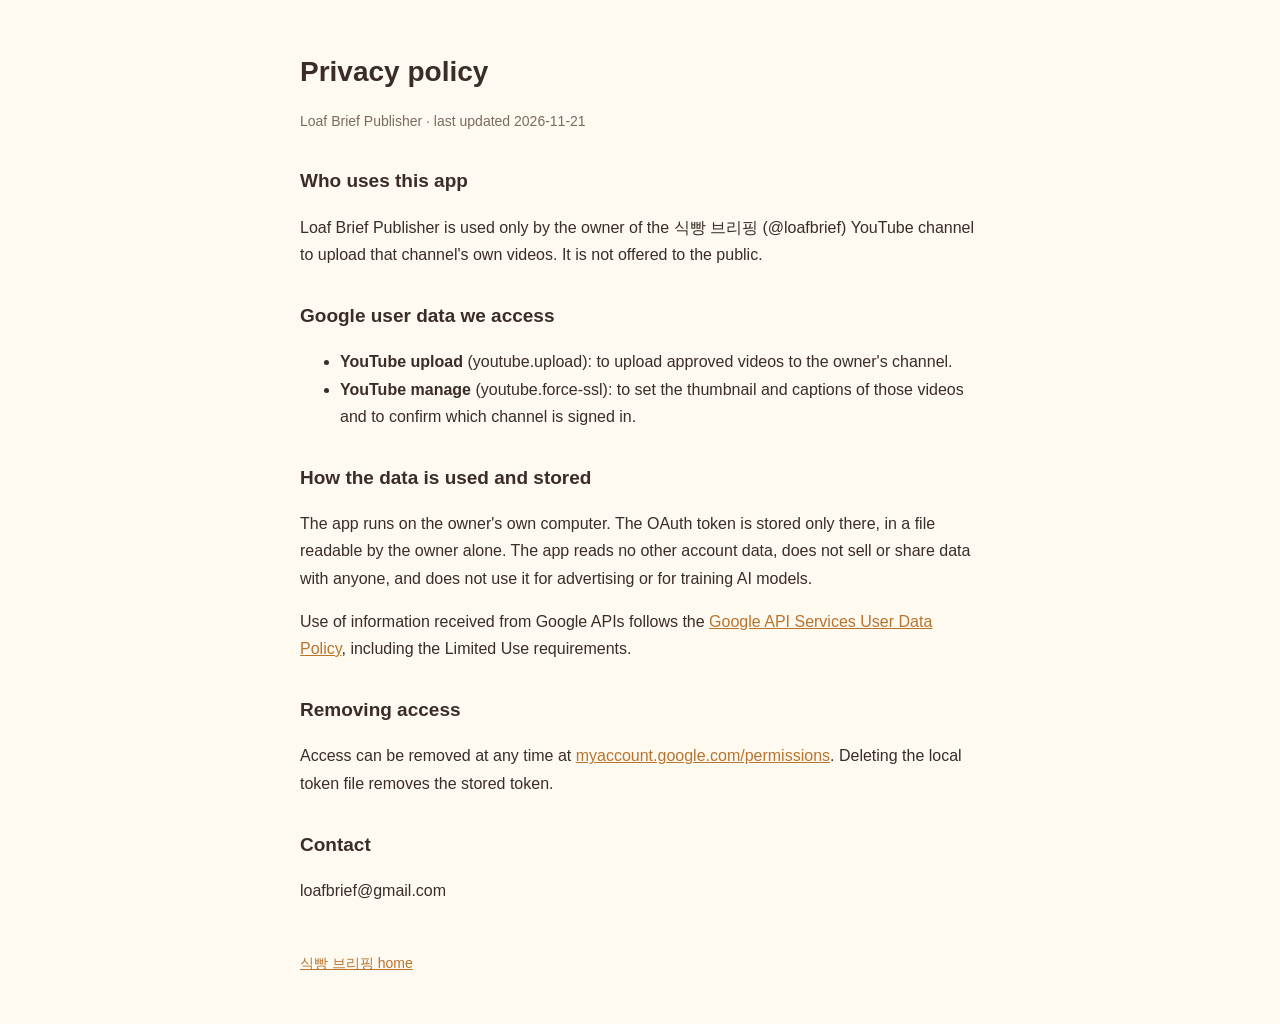
==== privacy.html @ c0f0d739 "Home and privacy pages for Loaf Brief Publisher" ====
<!doctype html><html lang="en"><head><meta charset="utf-8"><meta name="viewport" content="width=device-width,initial-scale=1">
<title>Loaf Brief Privacy Policy</title><link rel="stylesheet" href="style.css"></head><body><main>
<h1>Privacy policy</h1><p class="muted">Loaf Brief Publisher · last updated 2026-11-21</p>
<h2>Who uses this app</h2>
<p>Loaf Brief Publisher is used only by the owner of the 식빵 브리핑 (@loafbrief) YouTube channel to upload that channel's own videos. It is not offered to the public.</p>
<h2>Google user data we access</h2>
<ul><li><b>YouTube upload</b> (youtube.upload): to upload approved videos to the owner's channel.</li>
<li><b>YouTube manage</b> (youtube.force-ssl): to set the thumbnail and captions of those videos and to confirm which channel is signed in.</li></ul>
<h2>How the data is used and stored</h2>
<p>The app runs on the owner's own computer. The OAuth token is stored only there, in a file readable by the owner alone. The app reads no other account data, does not sell or share data with anyone, and does not use it for advertising or for training AI models.</p>
<p>Use of information received from Google APIs follows the <a href="https://developers.google.com/terms/api-services-user-data-policy">Google API Services User Data Policy</a>, including the Limited Use requirements.</p>
<h2>Removing access</h2>
<p>Access can be removed at any time at <a href="https://myaccount.google.com/permissions">myaccount.google.com/permissions</a>. Deleting the local token file removes the stored token.</p>
<h2>Contact</h2><p>loafbrief@gmail.com</p>
<footer><a href="./">식빵 브리핑 home</a></footer>
</main></body></html>
---- style.css ----
:root{--bg:#fffaf0;--fg:#3a2c26;--muted:#7a6a60;--accent:#b8732e;--card:#ffffff}
@media (prefers-color-scheme:dark){:root{--bg:#1d1916;--fg:#f3e9dc;--muted:#b9a897;--accent:#f0b25e;--card:#2a241f}}
body{margin:0;background:var(--bg);color:var(--fg);font:16px/1.7 -apple-system,"Apple SD Gothic Neo","Noto Sans KR",sans-serif}
main{max-width:680px;margin:0 auto;padding:48px max(16px,env(safe-area-inset-left))}
header{display:flex;gap:16px;align-items:center}
header img{width:88px;height:88px;border-radius:50%}
h1{margin:0;font-size:28px} h2{font-size:19px;margin-top:32px}
a{color:var(--accent)} .muted{color:var(--muted);font-size:14px}
footer{margin-top:48px;color:var(--muted);font-size:14px}
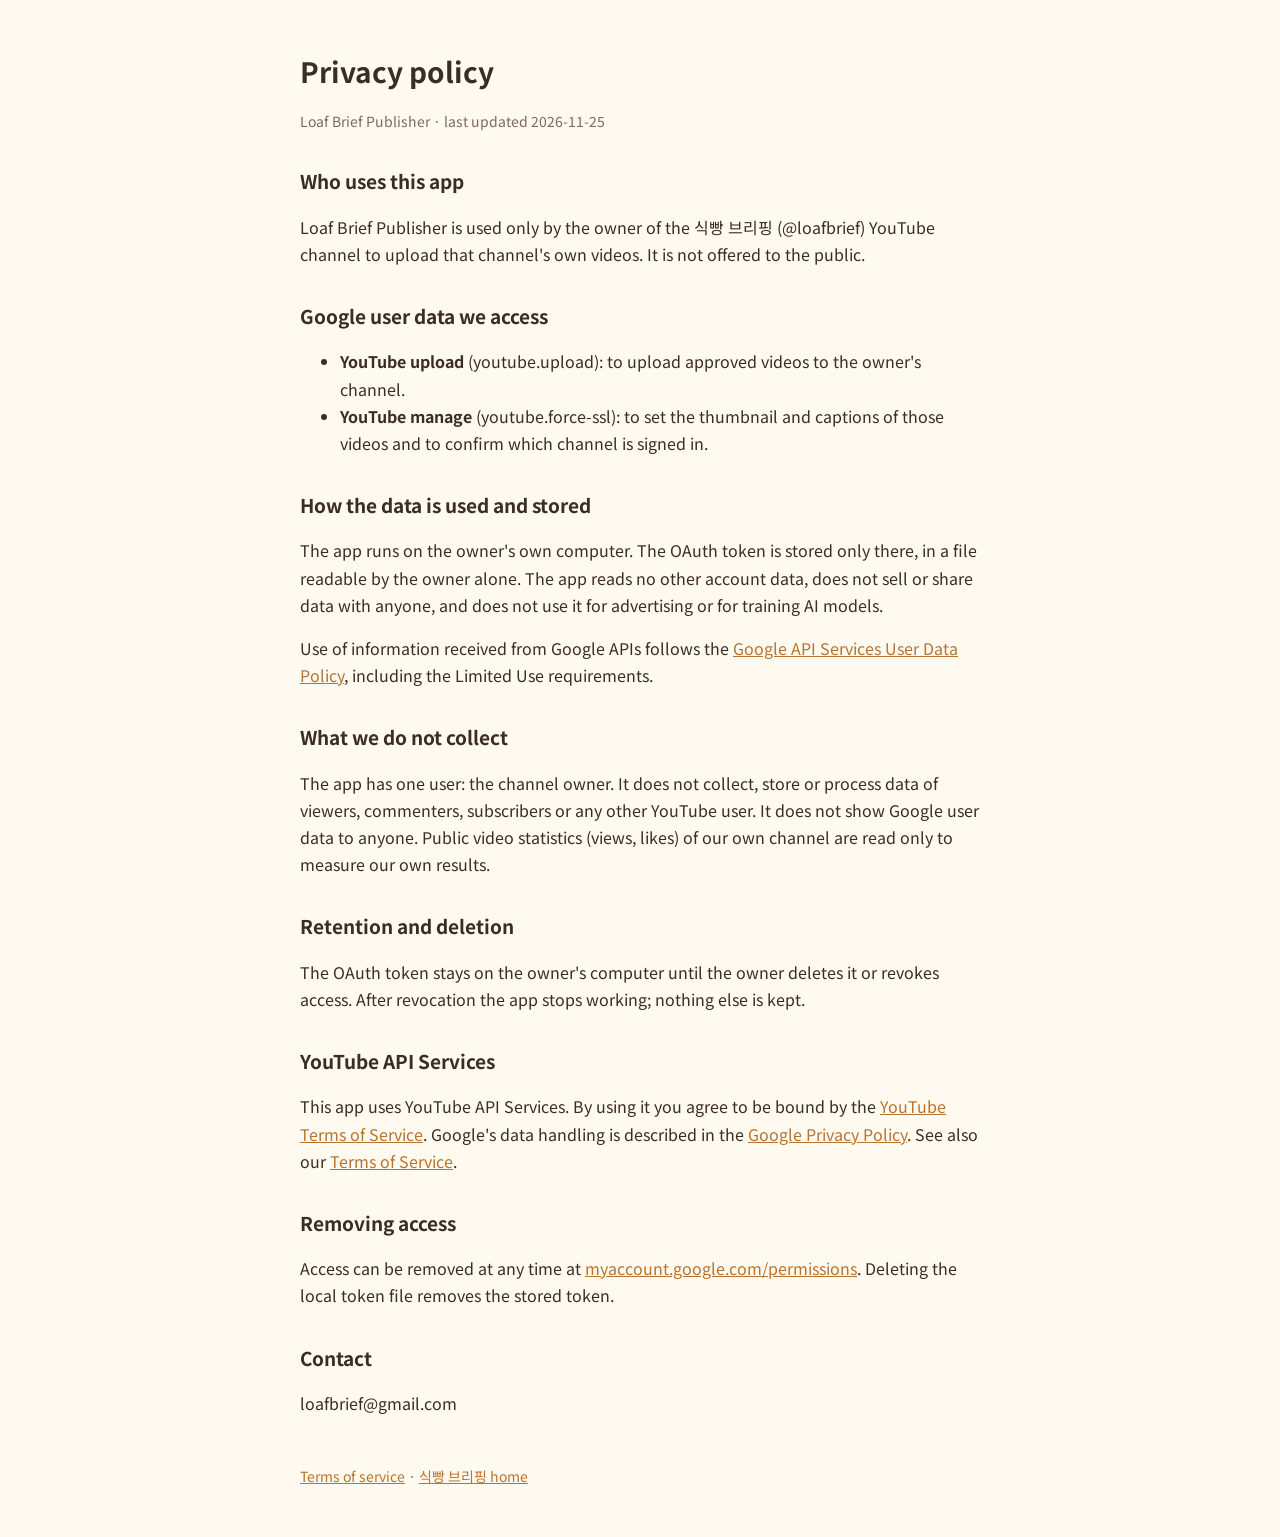
==== commit bf364d4a: "Add terms of service; extend privacy policy for YouTube API quota form Co-Authored-By: Claude Sonnet" ====
--- a/privacy.html
+++ b/privacy.html
@@ -1,6 +1,6 @@
 <!doctype html><html lang="en"><head><meta charset="utf-8"><meta name="viewport" content="width=device-width,initial-scale=1">
 <title>Loaf Brief Privacy Policy</title><link rel="stylesheet" href="style.css"></head><body><main>
-<h1>Privacy policy</h1><p class="muted">Loaf Brief Publisher · last updated 2026-11-21</p>
+<h1>Privacy policy</h1><p class="muted">Loaf Brief Publisher · last updated 2026-11-25</p>
 <h2>Who uses this app</h2>
 <p>Loaf Brief Publisher is used only by the owner of the 식빵 브리핑 (@loafbrief) YouTube channel to upload that channel's own videos. It is not offered to the public.</p>
 <h2>Google user data we access</h2>
@@ -9,8 +9,14 @@
 <h2>How the data is used and stored</h2>
 <p>The app runs on the owner's own computer. The OAuth token is stored only there, in a file readable by the owner alone. The app reads no other account data, does not sell or share data with anyone, and does not use it for advertising or for training AI models.</p>
 <p>Use of information received from Google APIs follows the <a href="https://developers.google.com/terms/api-services-user-data-policy">Google API Services User Data Policy</a>, including the Limited Use requirements.</p>
+<h2>What we do not collect</h2>
+<p>The app has one user: the channel owner. It does not collect, store or process data of viewers, commenters, subscribers or any other YouTube user. It does not show Google user data to anyone. Public video statistics (views, likes) of our own channel are read only to measure our own results.</p>
+<h2>Retention and deletion</h2>
+<p>The OAuth token stays on the owner's computer until the owner deletes it or revokes access. After revocation the app stops working; nothing else is kept.</p>
+<h2>YouTube API Services</h2>
+<p>This app uses YouTube API Services. By using it you agree to be bound by the <a href="https://www.youtube.com/t/terms">YouTube Terms of Service</a>. Google's data handling is described in the <a href="https://policies.google.com/privacy">Google Privacy Policy</a>. See also our <a href="terms.html">Terms of Service</a>.</p>
 <h2>Removing access</h2>
 <p>Access can be removed at any time at <a href="https://myaccount.google.com/permissions">myaccount.google.com/permissions</a>. Deleting the local token file removes the stored token.</p>
 <h2>Contact</h2><p>loafbrief@gmail.com</p>
-<footer><a href="./">식빵 브리핑 home</a></footer>
+<footer><a href="terms.html">Terms of service</a> · <a href="./">식빵 브리핑 home</a></footer>
 </main></body></html>
--- a/style.css
+++ b/style.css
@@ -1,6 +1,7 @@
+@import url("https://fonts.googleapis.com/css2?family=Noto+Sans+KR:wght@400;500;700&display=swap");
 :root{--bg:#fffaf0;--fg:#3a2c26;--muted:#7a6a60;--accent:#b8732e;--card:#ffffff}
 @media (prefers-color-scheme:dark){:root{--bg:#1d1916;--fg:#f3e9dc;--muted:#b9a897;--accent:#f0b25e;--card:#2a241f}}
-body{margin:0;background:var(--bg);color:var(--fg);font:16px/1.7 -apple-system,"Apple SD Gothic Neo","Noto Sans KR",sans-serif}
+body{margin:0;background:var(--bg);color:var(--fg);font:16px/1.7 "Noto Sans KR",-apple-system,"Apple SD Gothic Neo",sans-serif}
 main{max-width:680px;margin:0 auto;padding:48px max(16px,env(safe-area-inset-left))}
 header{display:flex;gap:16px;align-items:center}
 header img{width:88px;height:88px;border-radius:50%}
